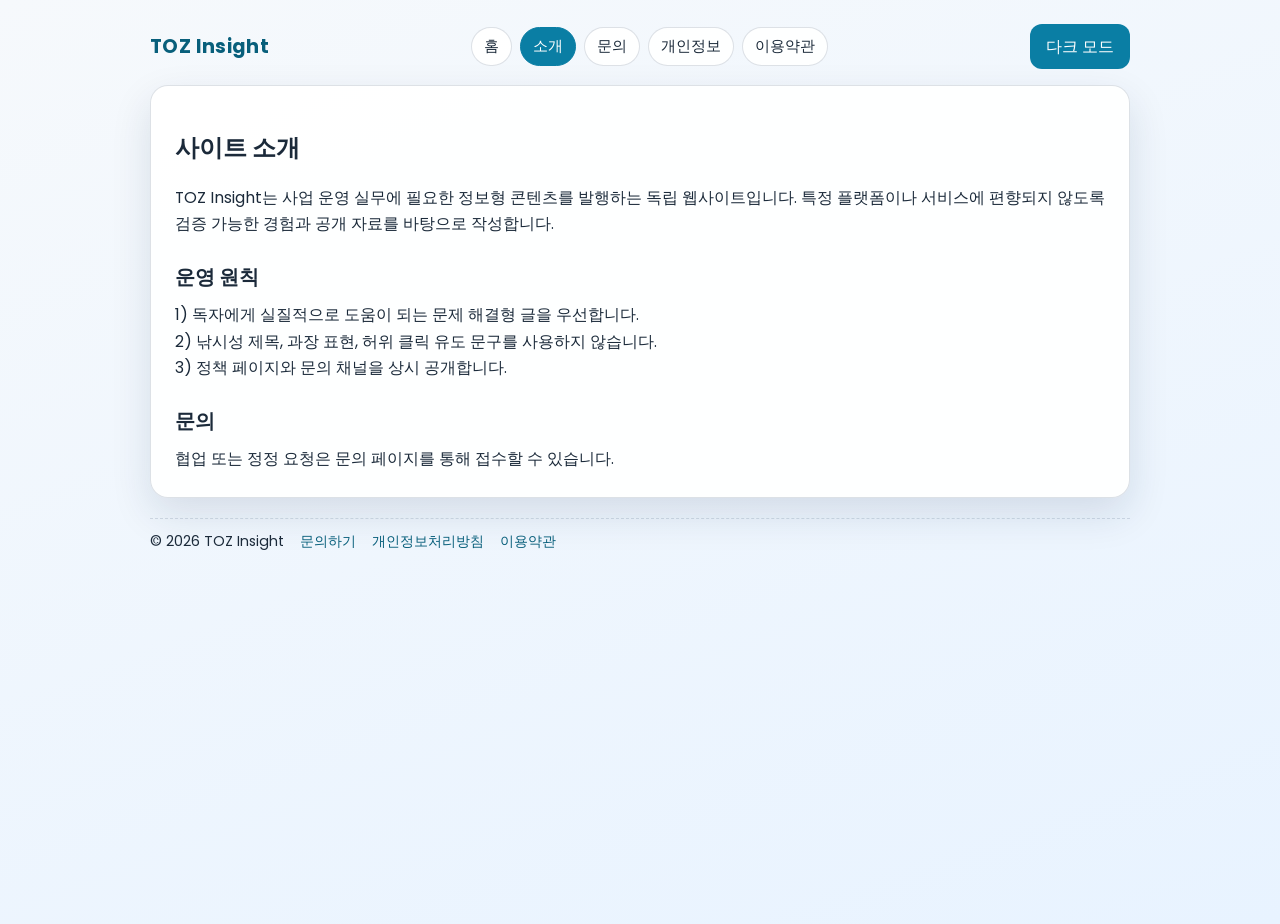
==== about.html @ f995a67b "Restructure site for AdSense readiness" ====
<!doctype html>
<html lang="ko">
<head>
  <meta charset="UTF-8" />
  <meta name="viewport" content="width=device-width, initial-scale=1.0" />
  <title>TOZ Insight | 사이트 소개</title>
  <meta name="description" content="TOZ Insight 운영 목적, 콘텐츠 기준, 문의 방법을 안내합니다." />
  <link rel="preconnect" href="https://fonts.googleapis.com" />
  <link rel="preconnect" href="https://fonts.gstatic.com" crossorigin />
  <link href="https://fonts.googleapis.com/css2?family=Poppins:wght@300;400;600;700&display=swap" rel="stylesheet" />
  <link href="style.css" rel="stylesheet" />
</head>
<body>
  <main class="page">
    <header class="topbar">
      <div class="brand">TOZ Insight</div>
      <nav>
        <a href="index.html">홈</a>
        <a href="about.html">소개</a>
        <a href="contact.html">문의</a>
        <a href="privacy.html">개인정보</a>
        <a href="terms.html">이용약관</a>
      </nav>
      <button id="theme-toggle" type="button">다크 모드</button>
    </header>

    <section class="card">
      <h1>사이트 소개</h1>
      <p class="copy">
        TOZ Insight는 사업 운영 실무에 필요한 정보형 콘텐츠를 발행하는 독립 웹사이트입니다.
        특정 플랫폼이나 서비스에 편향되지 않도록 검증 가능한 경험과 공개 자료를 바탕으로 작성합니다.
      </p>
      <h2 class="section-title">운영 원칙</h2>
      <p class="copy">1) 독자에게 실질적으로 도움이 되는 문제 해결형 글을 우선합니다.</p>
      <p class="copy">2) 낚시성 제목, 과장 표현, 허위 클릭 유도 문구를 사용하지 않습니다.</p>
      <p class="copy">3) 정책 페이지와 문의 채널을 상시 공개합니다.</p>
      <h2 class="section-title">문의</h2>
      <p class="copy">협업 또는 정정 요청은 문의 페이지를 통해 접수할 수 있습니다.</p>
    </section>

    <footer class="footer">
      <span>© 2026 TOZ Insight</span>
      <a href="contact.html">문의하기</a>
      <a href="privacy.html">개인정보처리방침</a>
      <a href="terms.html">이용약관</a>
    </footer>
  </main>
  <script src="main.js"></script>
</body>
</html>
---- style.css ----
:root {
  --bg: linear-gradient(160deg, #f6f9fc 0%, #e8f3ff 100%);
  --bg-dark: linear-gradient(160deg, #0f1d2f 0%, #122840 100%);
  --text: #1b2a3a;
  --text-dark: #eaf2ff;
  --card: rgba(255, 255, 255, 0.92);
  --card-dark: rgba(10, 20, 36, 0.86);
  --border: rgba(20, 48, 82, 0.14);
  --border-dark: rgba(180, 210, 255, 0.16);
  --primary: #0a7ea4;
  --primary-strong: #085f7b;
  --shadow: 0 16px 40px rgba(20, 40, 70, 0.12);
}

[data-theme='dark'] {
  --text: var(--text-dark);
  --card: var(--card-dark);
  --border: var(--border-dark);
  --bg: var(--bg-dark);
  --shadow: 0 18px 42px rgba(0, 0, 0, 0.45);
}

* {
  box-sizing: border-box;
}

body {
  margin: 0;
  font-family: 'Poppins', 'Noto Sans KR', sans-serif;
  color: var(--text);
  background: var(--bg);
  min-height: 100vh;
}

.page {
  width: min(980px, 100% - 32px);
  margin: 24px auto 60px;
}

.topbar {
  display: flex;
  align-items: center;
  justify-content: space-between;
  gap: 12px;
  margin-bottom: 16px;
}

.brand {
  font-size: 1.2rem;
  font-weight: 700;
  letter-spacing: 0.02em;
  color: var(--primary-strong);
}

nav {
  display: flex;
  flex-wrap: wrap;
  gap: 8px;
}

nav a {
  text-decoration: none;
  color: var(--text);
  padding: 8px 12px;
  border: 1px solid var(--border);
  border-radius: 999px;
  background: var(--card);
  font-size: 0.92rem;
}

nav a.active {
  border-color: var(--primary);
  color: #fff;
  background: var(--primary);
}

button,
.btn {
  background: var(--primary);
  color: #fff;
  border: 0;
  border-radius: 12px;
  padding: 10px 16px;
  font: inherit;
  cursor: pointer;
}

button:hover,
.btn:hover {
  background: var(--primary-strong);
}

.card {
  background: var(--card);
  border: 1px solid var(--border);
  border-radius: 18px;
  padding: 24px;
  box-shadow: var(--shadow);
}

.hero {
  margin-bottom: 16px;
}

.hero h1 {
  margin: 0 0 10px;
  font-size: 2rem;
  line-height: 1.25;
}

.hero p {
  margin: 0;
  line-height: 1.7;
}

.grid {
  display: grid;
  grid-template-columns: repeat(2, minmax(0, 1fr));
  gap: 14px;
  margin: 16px 0;
}

.article h2 {
  margin: 0 0 8px;
  font-size: 1.05rem;
}

.article p,
.copy {
  margin: 0;
  line-height: 1.7;
  font-size: 0.98rem;
}

.notice {
  margin-top: 16px;
  font-size: 0.9rem;
  opacity: 0.84;
}

.section-title {
  margin: 24px 0 10px;
  font-size: 1.25rem;
}

form {
  display: grid;
  gap: 10px;
}

label {
  font-size: 0.92rem;
  font-weight: 600;
}

input,
textarea {
  width: 100%;
  border: 1px solid var(--border);
  border-radius: 10px;
  padding: 10px 12px;
  background: rgba(255, 255, 255, 0.7);
  color: inherit;
  font: inherit;
}

[data-theme='dark'] input,
[data-theme='dark'] textarea {
  background: rgba(12, 25, 44, 0.85);
}

input:focus,
textarea:focus {
  outline: 2px solid color-mix(in srgb, var(--primary) 65%, white 35%);
  outline-offset: 1px;
}

.footer {
  margin-top: 20px;
  padding-top: 12px;
  border-top: 1px dashed var(--border);
  font-size: 0.88rem;
  display: flex;
  flex-wrap: wrap;
  gap: 10px 16px;
}

.footer a {
  color: var(--primary-strong);
  text-decoration: none;
}

.footer a:hover {
  text-decoration: underline;
}

@media (max-width: 760px) {
  .grid {
    grid-template-columns: 1fr;
  }

  .topbar {
    align-items: flex-start;
    flex-direction: column;
  }

  .hero h1 {
    font-size: 1.6rem;
  }
}
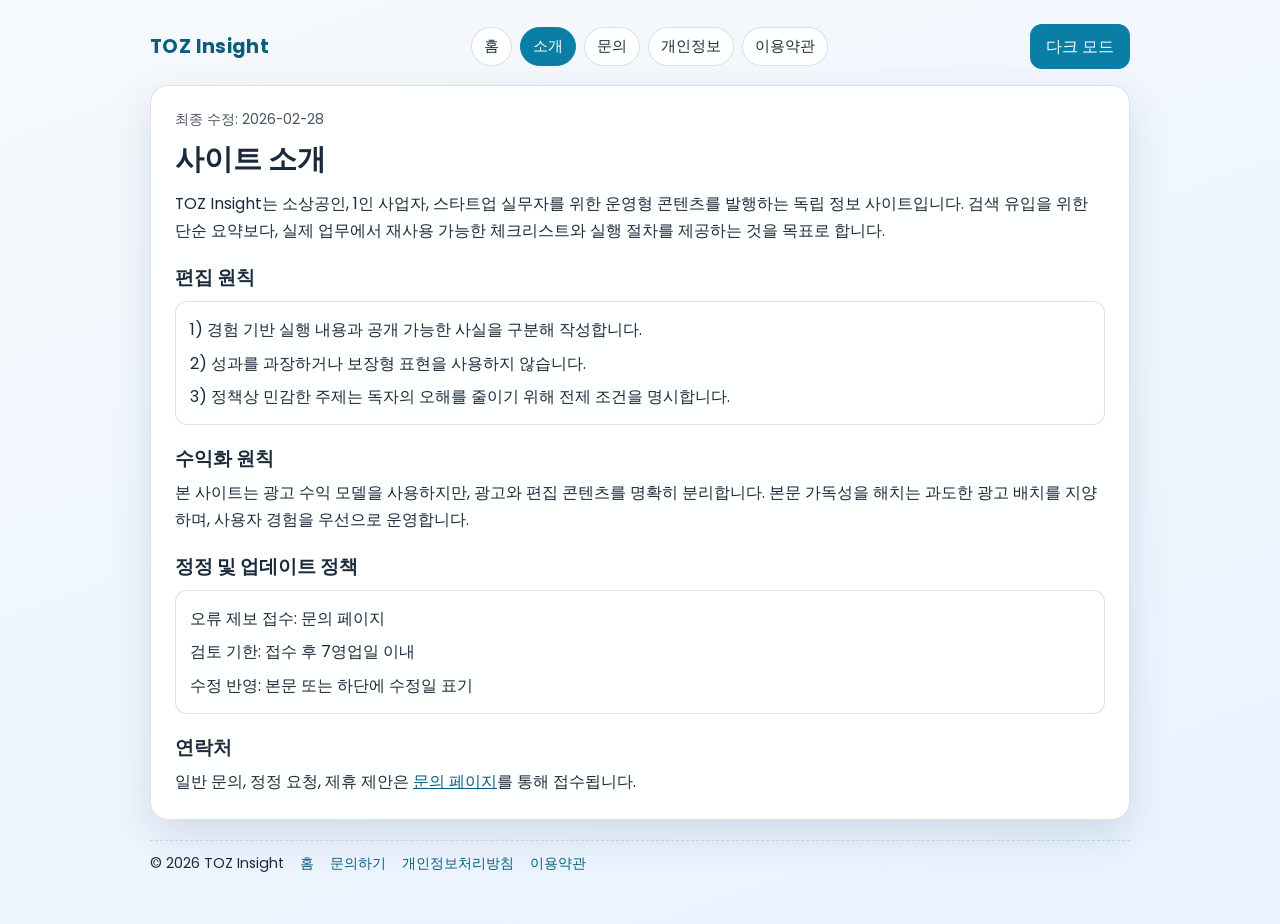
==== commit 5843f92d: "Improve AdSense readiness with high-quality content hub and policy pages" ====
--- a/about.html
+++ b/about.html
@@ -4,7 +4,9 @@
   <meta charset="UTF-8" />
   <meta name="viewport" content="width=device-width, initial-scale=1.0" />
   <title>TOZ Insight | 사이트 소개</title>
-  <meta name="description" content="TOZ Insight 운영 목적, 콘텐츠 기준, 문의 방법을 안내합니다." />
+  <meta name="description" content="TOZ Insight 운영 목적, 편집 원칙, 수익화 원칙, 정정 정책 안내" />
+  <meta name="google-adsense-account" content="ca-pub-9788382000229740" />
+  <script async src="https://pagead2.googlesyndication.com/pagead/js/adsbygoogle.js?client=ca-pub-9788382000229740" crossorigin="anonymous"></script>
   <link rel="preconnect" href="https://fonts.googleapis.com" />
   <link rel="preconnect" href="https://fonts.gstatic.com" crossorigin />
   <link href="https://fonts.googleapis.com/css2?family=Poppins:wght@300;400;600;700&display=swap" rel="stylesheet" />
@@ -24,22 +26,43 @@
       <button id="theme-toggle" type="button">다크 모드</button>
     </header>
 
-    <section class="card">
+    <section class="card doc">
+      <p class="doc-meta">최종 수정: 2026-02-28</p>
       <h1>사이트 소개</h1>
       <p class="copy">
-        TOZ Insight는 사업 운영 실무에 필요한 정보형 콘텐츠를 발행하는 독립 웹사이트입니다.
-        특정 플랫폼이나 서비스에 편향되지 않도록 검증 가능한 경험과 공개 자료를 바탕으로 작성합니다.
+        TOZ Insight는 소상공인, 1인 사업자, 스타트업 실무자를 위한 운영형 콘텐츠를 발행하는 독립 정보 사이트입니다.
+        검색 유입을 위한 단순 요약보다, 실제 업무에서 재사용 가능한 체크리스트와 실행 절차를 제공하는 것을 목표로 합니다.
       </p>
-      <h2 class="section-title">운영 원칙</h2>
-      <p class="copy">1) 독자에게 실질적으로 도움이 되는 문제 해결형 글을 우선합니다.</p>
-      <p class="copy">2) 낚시성 제목, 과장 표현, 허위 클릭 유도 문구를 사용하지 않습니다.</p>
-      <p class="copy">3) 정책 페이지와 문의 채널을 상시 공개합니다.</p>
-      <h2 class="section-title">문의</h2>
-      <p class="copy">협업 또는 정정 요청은 문의 페이지를 통해 접수할 수 있습니다.</p>
+
+      <h2>편집 원칙</h2>
+      <div class="list-block">
+        <p>1) 경험 기반 실행 내용과 공개 가능한 사실을 구분해 작성합니다.</p>
+        <p>2) 성과를 과장하거나 보장형 표현을 사용하지 않습니다.</p>
+        <p>3) 정책상 민감한 주제는 독자의 오해를 줄이기 위해 전제 조건을 명시합니다.</p>
+      </div>
+
+      <h2>수익화 원칙</h2>
+      <p class="copy">
+        본 사이트는 광고 수익 모델을 사용하지만, 광고와 편집 콘텐츠를 명확히 분리합니다.
+        본문 가독성을 해치는 과도한 광고 배치를 지양하며, 사용자 경험을 우선으로 운영합니다.
+      </p>
+
+      <h2>정정 및 업데이트 정책</h2>
+      <div class="list-block">
+        <p>오류 제보 접수: 문의 페이지</p>
+        <p>검토 기한: 접수 후 7영업일 이내</p>
+        <p>수정 반영: 본문 또는 하단에 수정일 표기</p>
+      </div>
+
+      <h2>연락처</h2>
+      <p class="copy">
+        일반 문의, 정정 요청, 제휴 제안은 <a href="contact.html">문의 페이지</a>를 통해 접수됩니다.
+      </p>
     </section>
 
     <footer class="footer">
       <span>© 2026 TOZ Insight</span>
+      <a href="index.html">홈</a>
       <a href="contact.html">문의하기</a>
       <a href="privacy.html">개인정보처리방침</a>
       <a href="terms.html">이용약관</a>
--- a/style.css
+++ b/style.css
@@ -125,6 +125,15 @@
   font-size: 1.05rem;
 }
 
+.article h2 a {
+  color: var(--primary-strong);
+  text-decoration: none;
+}
+
+.article h2 a:hover {
+  text-decoration: underline;
+}
+
 .article p,
 .copy {
   margin: 0;
@@ -141,6 +150,11 @@
 .section-title {
   margin: 24px 0 10px;
   font-size: 1.25rem;
+}
+
+.ad-card {
+  padding: 16px;
+  min-height: 120px;
 }
 
 form {
@@ -165,14 +179,72 @@
 }
 
 [data-theme='dark'] input,
+[data-theme='dark'] select,
 [data-theme='dark'] textarea {
   background: rgba(12, 25, 44, 0.85);
 }
 
 input:focus,
+select:focus,
 textarea:focus {
   outline: 2px solid color-mix(in srgb, var(--primary) 65%, white 35%);
   outline-offset: 1px;
+}
+
+select {
+  width: 100%;
+  border: 1px solid var(--border);
+  border-radius: 10px;
+  padding: 10px 12px;
+  background: rgba(255, 255, 255, 0.7);
+  color: inherit;
+  font: inherit;
+}
+
+.doc h1 {
+  margin: 0 0 10px;
+  font-size: 1.8rem;
+}
+
+.doc h2 {
+  margin: 20px 0 8px;
+  font-size: 1.16rem;
+}
+
+.doc-meta {
+  margin: 0 0 8px;
+  font-size: 0.86rem;
+  opacity: 0.8;
+}
+
+.list-block {
+  margin-top: 10px;
+  padding: 14px;
+  border-radius: 12px;
+  border: 1px solid var(--border);
+  background: rgba(255, 255, 255, 0.45);
+}
+
+.list-block p {
+  margin: 0;
+  line-height: 1.7;
+}
+
+.list-block p + p {
+  margin-top: 6px;
+}
+
+.highlight {
+  margin-top: 10px;
+  padding: 14px;
+  border-left: 4px solid var(--primary);
+  border-radius: 10px;
+  background: rgba(10, 126, 164, 0.08);
+  line-height: 1.65;
+}
+
+.doc a {
+  color: var(--primary-strong);
 }
 
 .footer {
